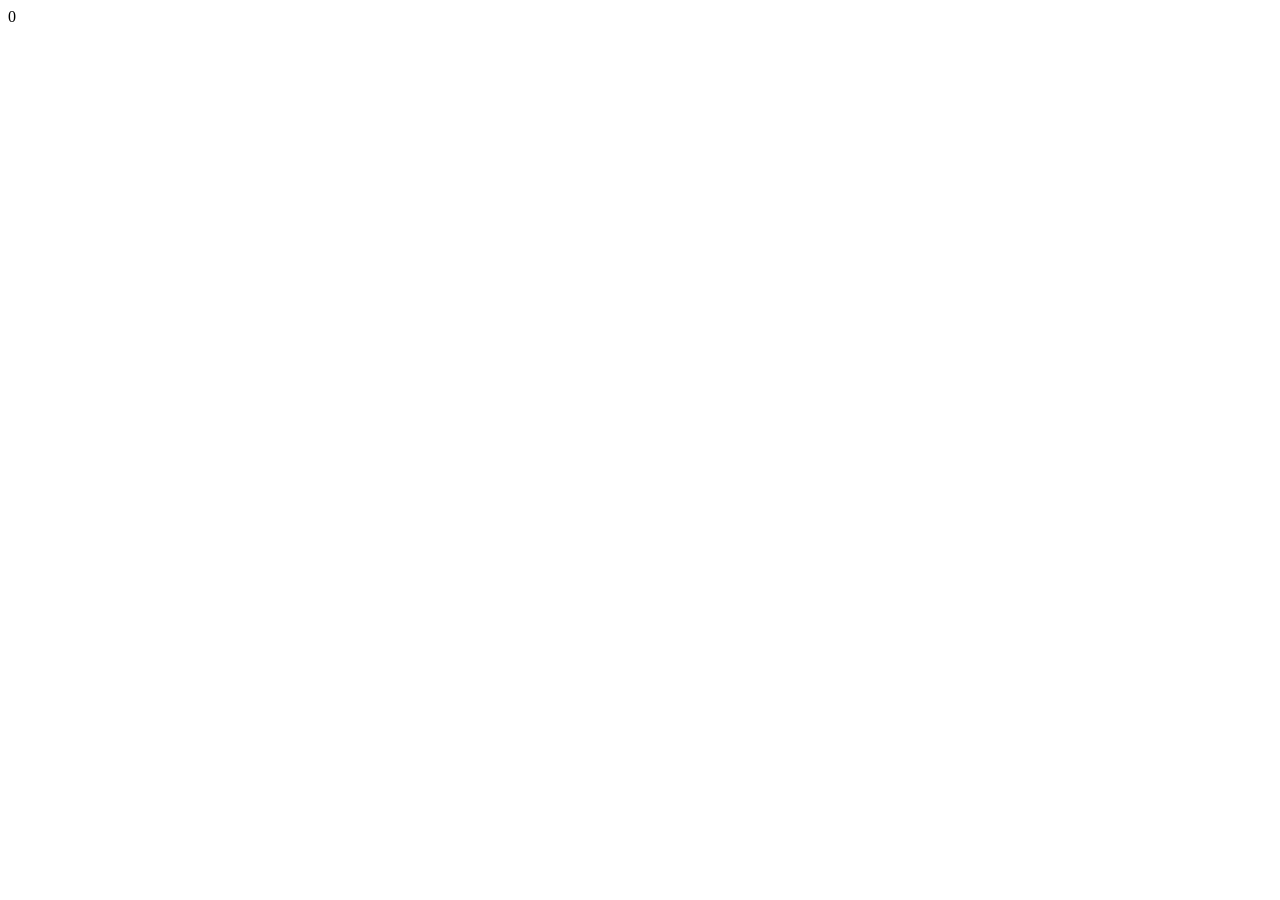
==== calculator-javascript/index.html @ ee7f5b85 "update: calculator display added" ====
<!DOCTYPE html>
<html lang="en">
<head>
    <meta charset="UTF-8">
    <meta name="viewport" content="width=device-width, initial-scale=1.0">
    <title>JavaScript Calculator</title>

    <!-- Google Font -->
    <link rel="preconnect" href="https://fonts.googleapis.com">
    <link rel="preconnect" href="https://fonts.gstatic.com" crossorigin>
    <link href="https://fonts.googleapis.com/css2?family=Poppins:wght@300;400;500;600;700&display=swap" rel="stylesheet">

</head>
<body>

    <main class="calculator">

        <!-- Display -->
        <section class="display">
            <div class="previous-operand" id="previous-operand"></div>
            <div class="current-operand" id="current-operand">0</div>
        </section>

    </main>

</body>
</html>
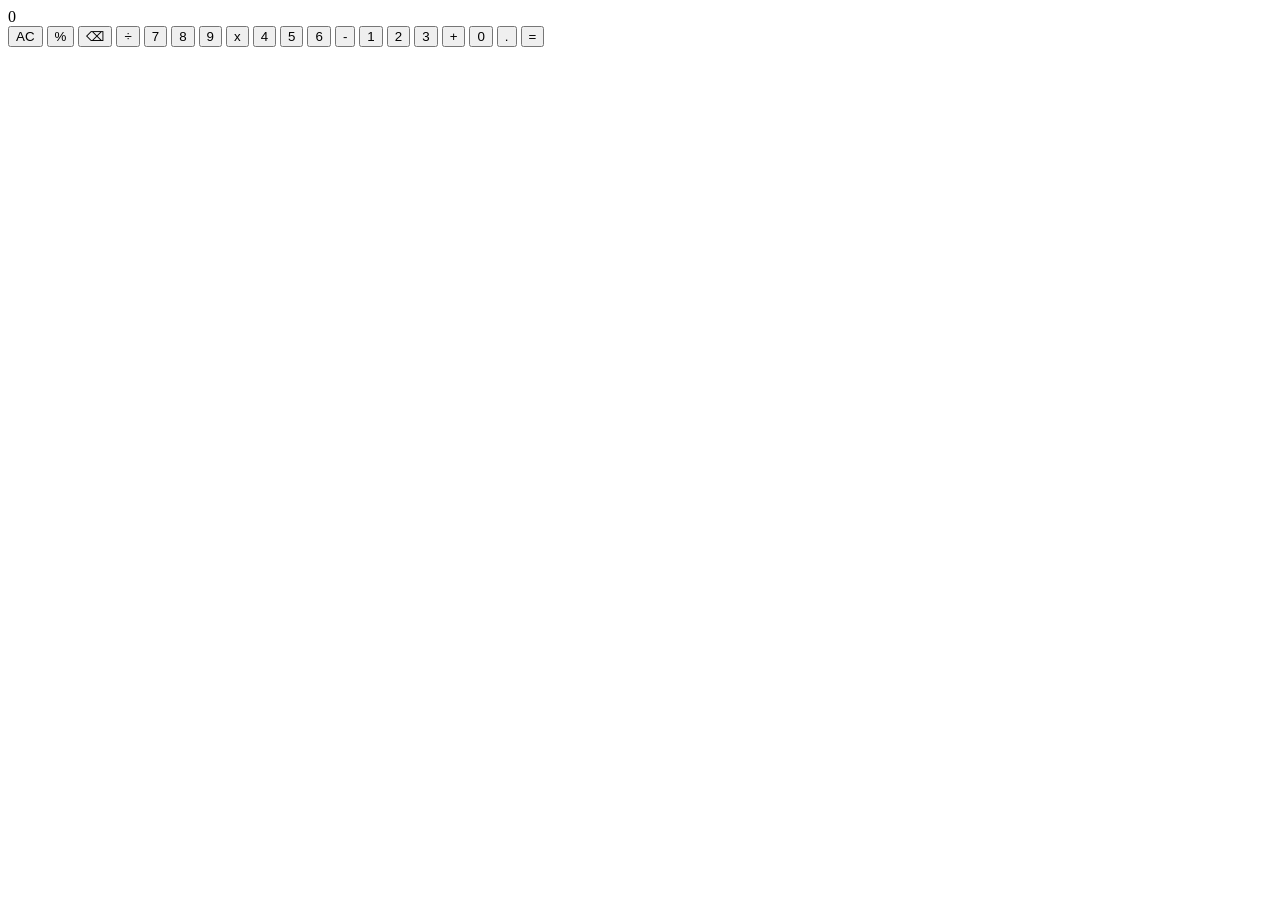
==== commit 1c48fe78: "update: buttons (numbers, functions, & operators) added in rows" ====
--- a/calculator-javascript/index.html
+++ b/calculator-javascript/index.html
@@ -21,6 +21,40 @@
             <div class="current-operand" id="current-operand">0</div>
         </section>
 
+        <!-- Buttons -->
+        <section class="buttons">
+
+            <!-- First Row -->
+            <button class="btn function" data-action="clear">AC</button>
+            <button class="btn function" data-action="percent">%</button>
+            <button class="btn function" data-action="delete">⌫</button>
+            <button class="btn operator" data-action="/">÷</button>
+
+            <!-- Second Row -->
+            <button class="btn number" data-number="7">7</button>
+            <button class="btn number" data-number="8">8</button>
+            <button class="btn number" data-number="9">9</button>
+            <button class="btn operator" data-action="*">x</button>
+
+            <!-- Third Row -->
+            <button class="btn number" data-number="4">4</button>
+            <button class="btn number" data-number="5">5</button>
+            <button class="btn number" data-number="6">6</button>
+            <button class="btn operator" data-action="-">-</button>
+
+            <!-- Fourth Row -->
+            <button class="btn number" data-number="1">1</button>
+            <button class="btn number" data-number="2">2</button>
+            <button class="btn number" data-number="3">3</button>
+            <button class="btn operator" data-action="+">+</button>
+
+            <!-- Fifth Row -->
+            <button class="btn zero number" data-number="0">0</button>
+            <button class="btn number" data-number=".">.</button>
+            <button class="btn equals" data-action="calculate">=</button>
+
+        </section>
+
     </main>
 
 </body>
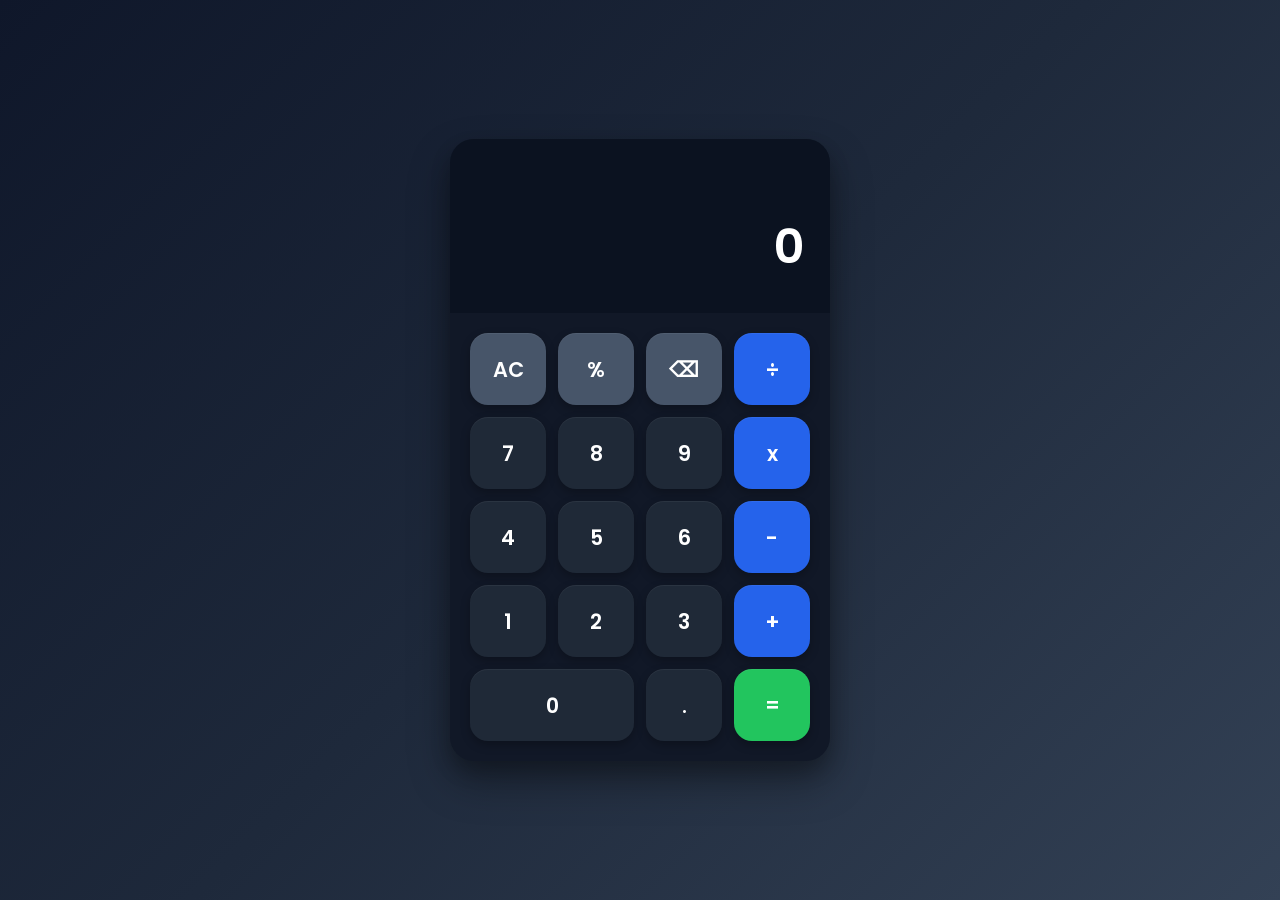
==== commit f9f33605: "update: js file linked" ====
--- a/calculator-javascript/index.html
+++ b/calculator-javascript/index.html
@@ -10,6 +10,8 @@
     <link rel="preconnect" href="https://fonts.gstatic.com" crossorigin>
     <link href="https://fonts.googleapis.com/css2?family=Poppins:wght@300;400;500;600;700&display=swap" rel="stylesheet">
 
+    <!-- CSS -->
+    <link rel="stylesheet" href="style.css">
 </head>
 <body>
 
@@ -57,5 +59,8 @@
 
     </main>
 
+    <!-- JavaScript -->
+    <script src="script.js"></script>
+
 </body>
 </html>
--- a/calculator-javascript/style.css
+++ b/calculator-javascript/style.css
@@ -0,0 +1,168 @@
+/* ===== GOOGLE FONT ===== */
+@import url('https://fonts.googleapis.com/css2?family=Poppins:wght@300;400;500;600;700&display=swap');
+
+/* ===== CSS RESET ===== */
+* {
+    margin:0;
+    padding:0;
+    box-sizing:border-box;
+}
+
+html {
+    font-size:16px;
+}
+
+body {
+    font-family:"Poppins",sans-serif;
+    min-height:100vh;
+    display:flex;
+    justify-content:center;
+    align-items:center;
+    background:linear-gradient(135deg,#0f172a,#1e293b,#334155);
+    padding:20px;
+}
+
+/* ===== CALCULATOR ===== */
+.calculator {
+    width:100%;
+    max-width:380px;
+    background:#111827;
+    border-radius:24px;
+    overflow:hidden;
+    box-shadow:
+        0 20px 40px rgba(0,0,0,.35),
+        0 10px 20px rgba(0,0,0,.2);
+}
+
+/* ===== DISPLAY ===== */
+.display {
+    min-height:170px;
+    background:#0b1220;
+    padding:30px 25px;
+    display:flex;
+    flex-direction:column;
+    justify-content:flex-end;
+    align-items:flex-end;
+    word-wrap:break-word;
+    word-break:break-all;
+}
+
+.previous-operand {
+    min-height:32px;
+    color:#94a3b8;
+    font-size:1.2rem;
+    margin-bottom:10px;
+}
+
+.current-operand {
+    color:#ffffff;
+    font-size:3rem;
+    font-weight:600;
+}
+
+/* ===== BUTTON GRID ===== */
+.buttons {
+    display:grid;
+    grid-template-columns:repeat(4,1fr);
+    gap:12px;
+    padding:20px;
+}
+
+/* ===== GENERAL BUTTONS ===== */
+.btn {
+    border:none;
+    outline:none;
+    height:72px;
+    border-radius:18px;
+    cursor:pointer;
+    font-size:1.3rem;
+    font-weight:600;
+    font-family:inherit;
+    transition:.2s ease;
+    user-select:none;
+}
+
+.btn:hover {
+    transform:translateY(-2px);
+}
+
+.btn:active {
+    transform:scale(.96);
+}
+
+/* ===== NUMBER BUTTONS ===== */
+.number {
+    background:#1f2937;
+    color:white;
+}
+
+.number:hover {
+    background:#2d3748;
+}
+
+/* =====  OPERATOR BUTTONS ===== */
+.operator {
+    background:#2563eb;
+    color:white;
+}
+
+.operator:hover {
+    background:#1d4ed8;
+}
+
+/* ===== FUNCTION BUTTONS ===== */
+.function {
+    background:#475569;
+    color:white;
+}
+
+.function:hover {
+    background:#64748b;
+}
+
+/* ===== EQUAL BUTTON===== */
+.equals {
+    background:#22c55e;
+    color:white;
+}
+
+.equals:hover {
+    background:#16a34a;
+}
+
+/* ===== ZERO BUTTON ===== */
+.zero {
+    grid-column:span 2;
+}
+
+/* ===== BUTTON SHADOW ====== */
+.btn {
+    box-shadow:
+        inset 0 1px 0 rgba(255,255,255,.05),
+        0 4px 10px rgba(0,0,0,.25);
+}
+
+/* ===== RESPONSIVE DESIGN ===== */
+@media (max-width:480px) {
+    .calculator {
+        max-width:100%;
+    }
+
+    .display {
+        min-height:150px;
+        padding:25px 20px;
+    }
+
+    .current-operand {
+        font-size:2.5rem;
+    }
+
+    .previous-operand {
+        font-size:1rem;
+    }
+
+    .btn {
+        height:65px;
+        font-size:1.15rem;
+    }
+}
